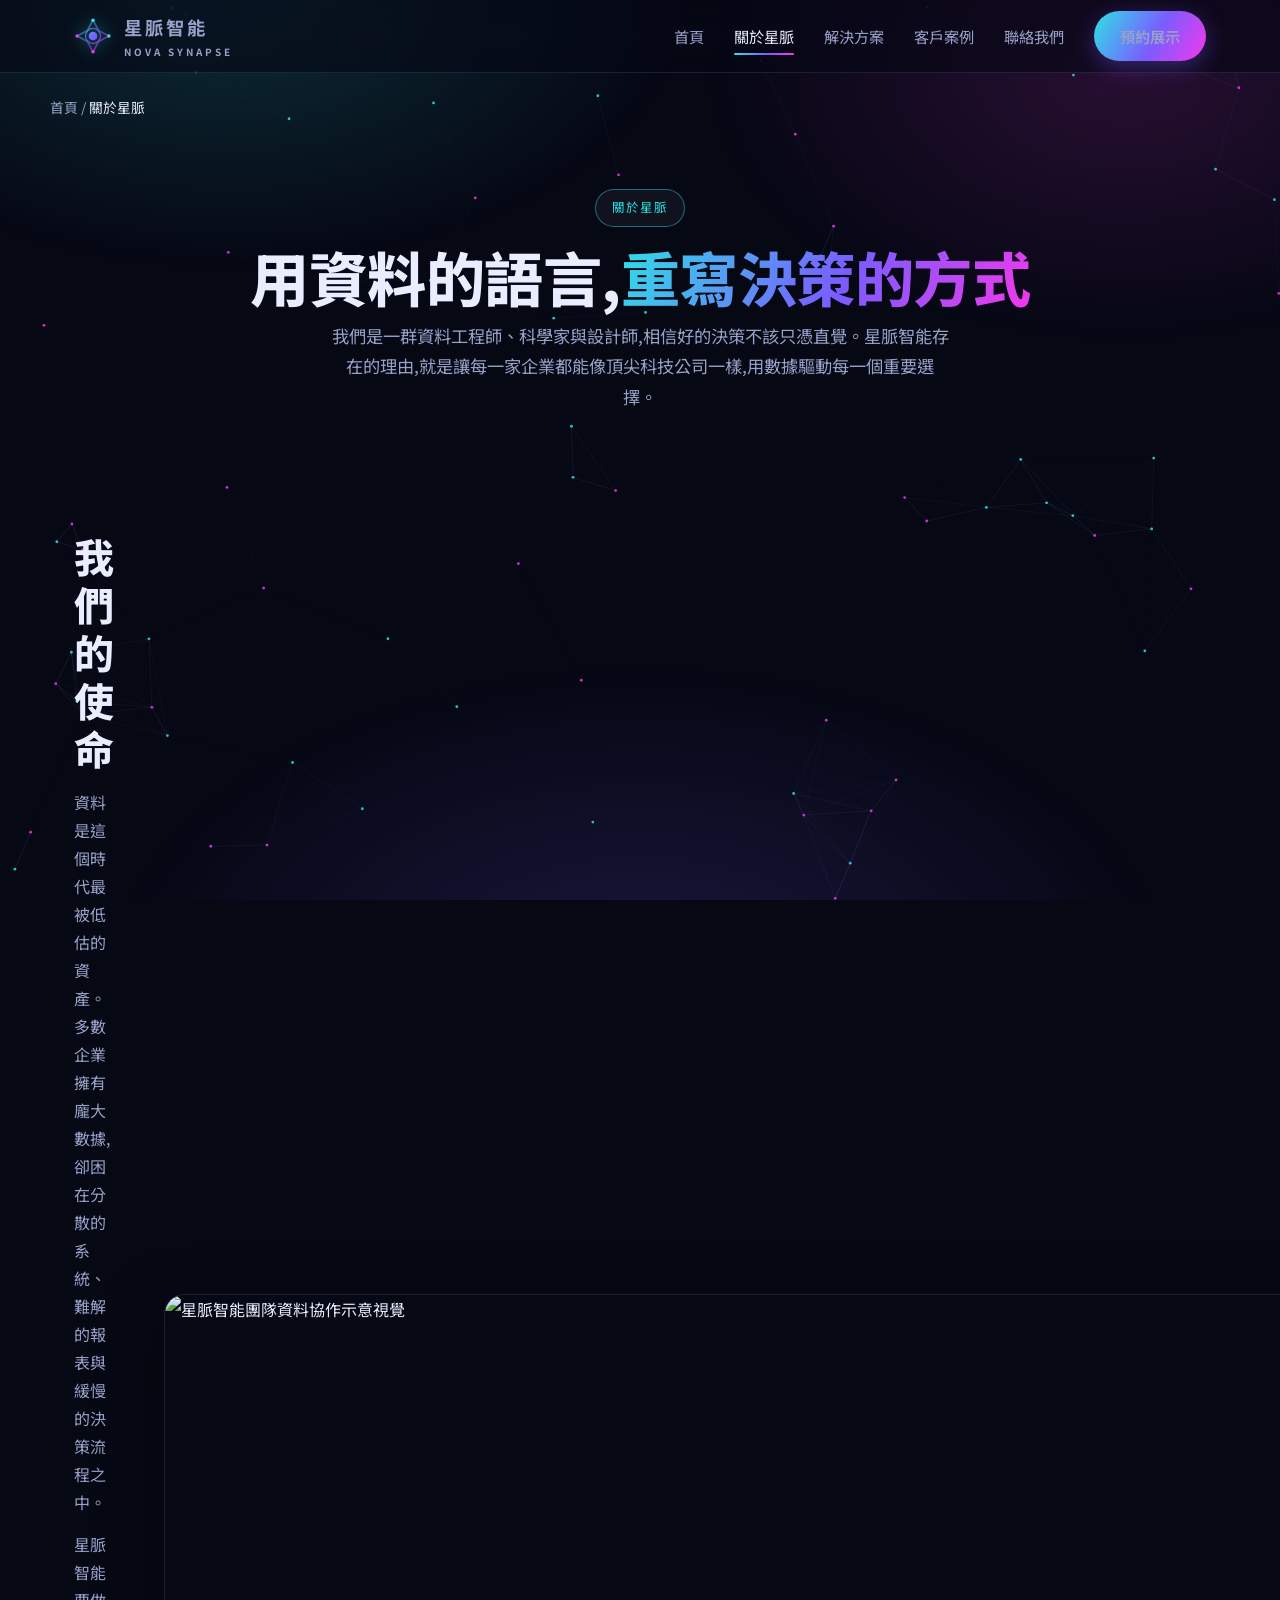
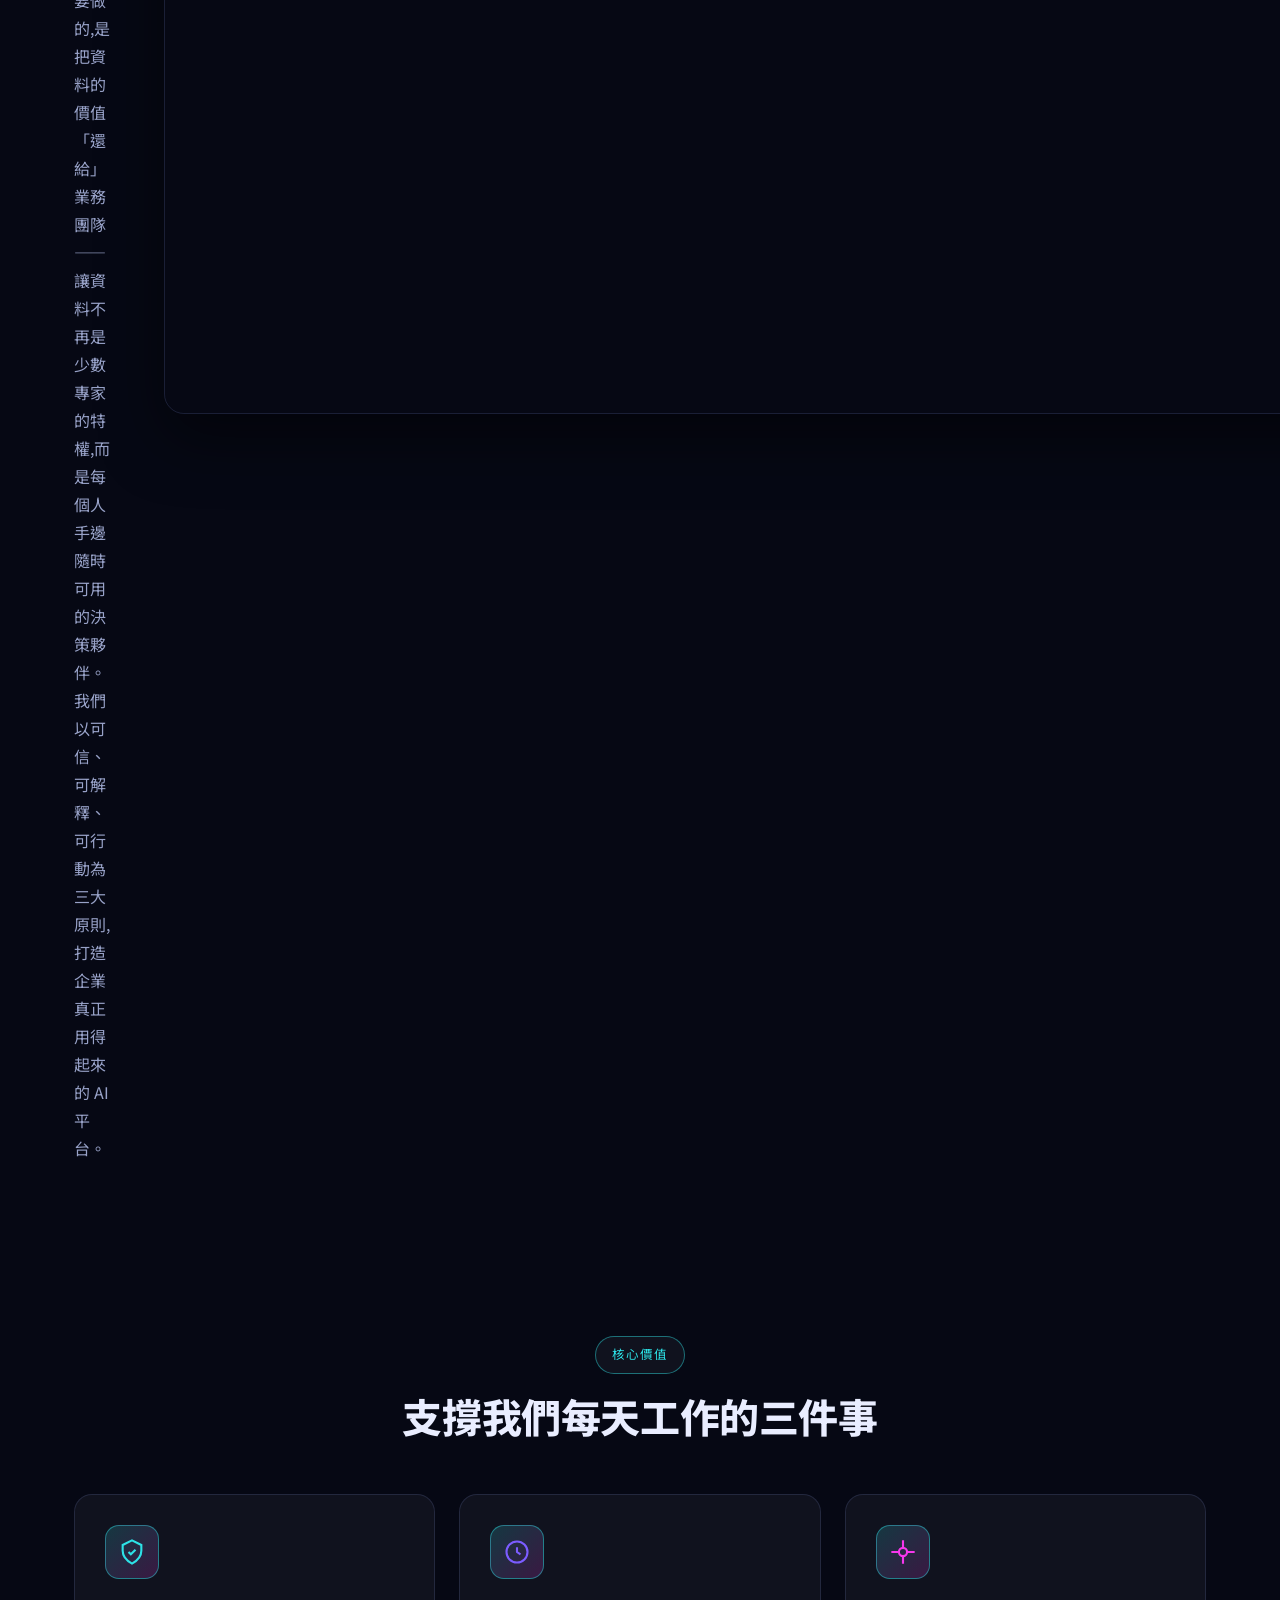
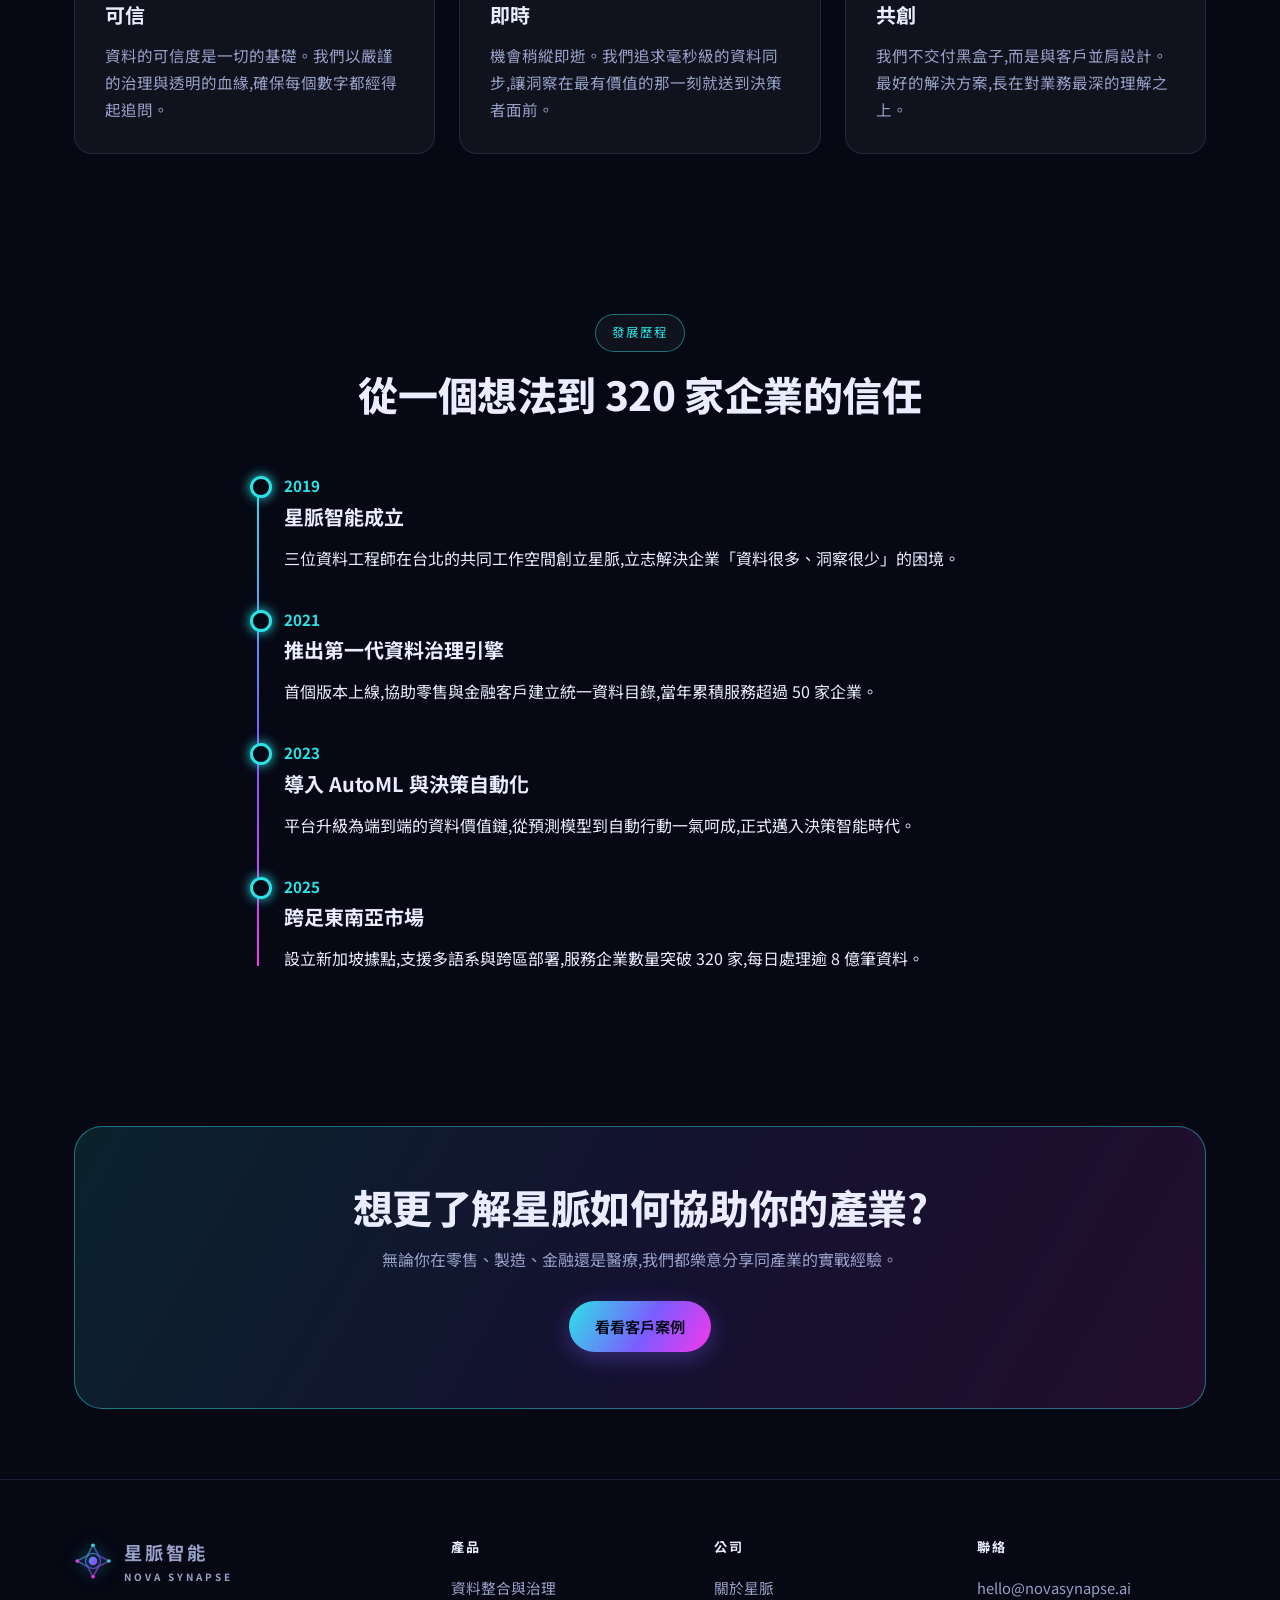
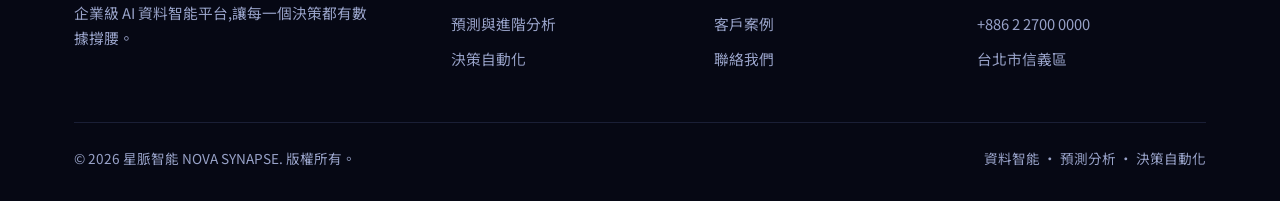
==== about.html @ aee72a31 "Initial commit: 星脈智能 NOVA SYNAPSE 預覽站 (5 頁)" ====
<!DOCTYPE html>
<html lang="zh-Hant">
<head>
<meta charset="UTF-8">
<meta name="viewport" content="width=device-width, initial-scale=1">
<title>關於星脈｜團隊理念與發展歷程 - 星脈智能 NOVA SYNAPSE</title>
<meta name="description" content="認識星脈智能 NOVA SYNAPSE:我們相信每個決策都應該有數據支撐。了解我們的使命、價值主張與從 2019 年至今的發展里程碑。">
<meta name="keywords" content="星脈智能,關於我們,AI 公司,資料智能團隊,企業使命,發展歷程,資料科學團隊">
<link rel="canonical" href="https://izzo24.github.io/nova-synapse/about.html">
<meta property="og:type" content="website">
<meta property="og:locale" content="zh_TW">
<meta property="og:site_name" content="星脈智能 NOVA SYNAPSE">
<meta property="og:title" content="關於星脈｜團隊理念與發展歷程">
<meta property="og:description" content="我們相信每個決策都應該有數據支撐。了解星脈智能的使命、價值主張與發展里程碑。">
<meta property="og:url" content="https://izzo24.github.io/nova-synapse/about.html">
<meta property="og:image" content="https://izzo24.github.io/nova-synapse/images/network.webp">
<meta name="twitter:card" content="summary_large_image">
<meta name="theme-color" content="#060814">
<link rel="icon" href="./logo.svg" type="image/svg+xml">
<link rel="preconnect" href="https://fonts.googleapis.com">
<link rel="preconnect" href="https://fonts.gstatic.com" crossorigin>
<link href="https://fonts.googleapis.com/css2?family=Noto+Sans+TC:wght@400;500;700;800&family=Space+Grotesk:wght@500;700&display=swap" rel="stylesheet">
<link rel="stylesheet" href="./styles.css">
<script type="application/ld+json">
{
  "@context":"https://schema.org",
  "@type":"BreadcrumbList",
  "itemListElement":[
    {"@type":"ListItem","position":1,"name":"首頁","item":"https://izzo24.github.io/nova-synapse/"},
    {"@type":"ListItem","position":2,"name":"關於星脈","item":"https://izzo24.github.io/nova-synapse/about.html"}
  ]
}
</script>
</head>
<body>
<canvas id="bg-canvas"></canvas>

<header class="site">
  <div class="wrap nav">
    <a class="brand" href="./index.html">
      <img class="logo" src="./logo.svg" alt="星脈智能標誌" width="38" height="38">
      <span style="display:flex;flex-direction:column"><b>星脈智能</b><span>NOVA SYNAPSE</span></span>
    </a>
    <button class="nav-toggle" aria-label="開啟選單" aria-controls="menu" aria-expanded="false"><span></span><span></span><span></span></button>
    <ul class="menu" id="menu">
      <li><a href="./index.html">首頁</a></li>
      <li><a href="./about.html" class="active">關於星脈</a></li>
      <li><a href="./solutions.html">解決方案</a></li>
      <li><a href="./cases.html">客戶案例</a></li>
      <li><a href="./contact.html">聯絡我們</a></li>
      <li><a class="btn" href="./contact.html">預約展示</a></li>
    </ul>
  </div>
</header>

<div class="wrap crumb"><a href="./index.html">首頁</a> / <span>關於星脈</span></div>

<main>
<section class="page-head">
  <div class="wrap">
    <span class="eyebrow">關於星脈</span>
    <h1>用資料的語言,<span class="grad-text">重寫決策的方式</span></h1>
    <p>我們是一群資料工程師、科學家與設計師,相信好的決策不該只憑直覺。星脈智能存在的理由,就是讓每一家企業都能像頂尖科技公司一樣,用數據驅動每一個重要選擇。</p>
  </div>
</section>

<section>
  <div class="wrap">
    <div class="split reveal">
      <div class="txt">
        <h2>我們的使命</h2>
        <p>資料是這個時代最被低估的資產。多數企業擁有龐大數據,卻困在分散的系統、難解的報表與緩慢的決策流程之中。</p>
        <p>星脈智能要做的,是把資料的價值「還給」業務團隊——讓資料不再是少數專家的特權,而是每個人手邊隨時可用的決策夥伴。我們以可信、可解釋、可行動為三大原則,打造企業真正用得起來的 AI 平台。</p>
      </div>
      <img src="./images/network.webp" alt="星脈智能團隊資料協作示意視覺" width="1280" height="720" loading="lazy">
    </div>
  </div>
</section>

<section>
  <div class="wrap">
    <div class="sec-head reveal">
      <span class="eyebrow">核心價值</span>
      <h2>支撐我們每天工作的三件事</h2>
    </div>
    <div class="grid c3">
      <div class="card reveal">
        <div class="ic"><svg viewBox="0 0 24 24" fill="none" stroke="#2de2e6" stroke-width="1.8"><path d="M12 2l8 4v5c0 5-3.4 8.5-8 11-4.6-2.5-8-6-8-11V6z"/><path d="M9 12l2 2 4-4"/></svg></div>
        <h3>可信</h3>
        <p>資料的可信度是一切的基礎。我們以嚴謹的治理與透明的血緣,確保每個數字都經得起追問。</p>
      </div>
      <div class="card reveal">
        <div class="ic"><svg viewBox="0 0 24 24" fill="none" stroke="#7b5cff" stroke-width="1.8"><circle cx="12" cy="12" r="9"/><path d="M12 8v4l3 2"/></svg></div>
        <h3>即時</h3>
        <p>機會稍縱即逝。我們追求毫秒級的資料同步,讓洞察在最有價值的那一刻就送到決策者面前。</p>
      </div>
      <div class="card reveal">
        <div class="ic"><svg viewBox="0 0 24 24" fill="none" stroke="#f637ec" stroke-width="1.8"><path d="M12 2v6M12 16v6M2 12h6M16 12h6"/><circle cx="12" cy="12" r="3.5"/></svg></div>
        <h3>共創</h3>
        <p>我們不交付黑盒子,而是與客戶並肩設計。最好的解決方案,長在對業務最深的理解之上。</p>
      </div>
    </div>
  </div>
</section>

<section>
  <div class="wrap">
    <div class="sec-head reveal">
      <span class="eyebrow">發展歷程</span>
      <h2>從一個想法到 320 家企業的信任</h2>
    </div>
    <div class="timeline">
      <div class="tl reveal"><div class="yr">2019</div><h3>星脈智能成立</h3><p>三位資料工程師在台北的共同工作空間創立星脈,立志解決企業「資料很多、洞察很少」的困境。</p></div>
      <div class="tl reveal"><div class="yr">2021</div><h3>推出第一代資料治理引擎</h3><p>首個版本上線,協助零售與金融客戶建立統一資料目錄,當年累積服務超過 50 家企業。</p></div>
      <div class="tl reveal"><div class="yr">2023</div><h3>導入 AutoML 與決策自動化</h3><p>平台升級為端到端的資料價值鏈,從預測模型到自動行動一氣呵成,正式邁入決策智能時代。</p></div>
      <div class="tl reveal"><div class="yr">2025</div><h3>跨足東南亞市場</h3><p>設立新加坡據點,支援多語系與跨區部署,服務企業數量突破 320 家,每日處理逾 8 億筆資料。</p></div>
    </div>
  </div>
</section>
</main>

<div class="cta">
  <div class="cta-inner reveal">
    <h2>想更了解星脈如何協助你的產業?</h2>
    <p>無論你在零售、製造、金融還是醫療,我們都樂意分享同產業的實戰經驗。</p>
    <a class="btn" href="./cases.html">看看客戶案例</a>
  </div>
</div>

<footer class="site">
  <div class="wrap">
    <div class="f-grid">
      <div>
        <a class="brand" href="./index.html">
          <img class="logo" src="./logo.svg" alt="星脈智能標誌" width="38" height="38">
          <span style="display:flex;flex-direction:column"><b>星脈智能</b><span>NOVA SYNAPSE</span></span>
        </a>
        <p class="f-desc">企業級 AI 資料智能平台,讓每一個決策都有數據撐腰。</p>
      </div>
      <div class="f-col"><h4>產品</h4>
        <a href="./solutions.html">資料整合與治理</a>
        <a href="./solutions.html">預測與進階分析</a>
        <a href="./solutions.html">決策自動化</a>
      </div>
      <div class="f-col"><h4>公司</h4>
        <a href="./about.html">關於星脈</a>
        <a href="./cases.html">客戶案例</a>
        <a href="./contact.html">聯絡我們</a>
      </div>
      <div class="f-col"><h4>聯絡</h4>
        <a href="mailto:hello@novasynapse.ai">hello@novasynapse.ai</a>
        <a href="tel:+886227000000">+886 2 2700 0000</a>
        <a href="./contact.html">台北市信義區</a>
      </div>
    </div>
    <div class="f-bot">
      <span>© 2026 星脈智能 NOVA SYNAPSE. 版權所有。</span>
      <span>資料智能 · 預測分析 · 決策自動化</span>
    </div>
  </div>
</footer>
<script src="./main.js"></script>
</body>
</html>
---- styles.css ----
/* ===== 星脈智能 NOVA SYNAPSE — 未來感 × 霓虹 ===== */
:root{
  --bg:#060814;
  --bg-2:#0a0e22;
  --surface:rgba(255,255,255,.045);
  --surface-2:rgba(255,255,255,.07);
  --border:rgba(124,140,210,.18);
  --border-glow:rgba(45,226,230,.45);
  --cyan:#2de2e6;
  --violet:#7b5cff;
  --magenta:#f637ec;
  --text:#e9edff;
  --muted:#98a2c8;
  --grad:linear-gradient(120deg,var(--cyan),var(--violet) 55%,var(--magenta));
  --maxw:1180px;
  --r:18px;
}
*{box-sizing:border-box;margin:0;padding:0}
html{scroll-behavior:smooth}
body{
  font-family:"Noto Sans TC","Space Grotesk",system-ui,-apple-system,"PingFang TC","Microsoft JhengHei",sans-serif;
  background:var(--bg);
  color:var(--text);
  line-height:1.75;
  overflow-x:hidden;
  -webkit-font-smoothing:antialiased;
}
#bg-canvas{position:fixed;inset:0;z-index:-2;width:100%;height:100%}
body::before{
  content:"";position:fixed;inset:0;z-index:-1;pointer-events:none;
  background:
    radial-gradient(60% 50% at 18% 0%,rgba(45,226,230,.16),transparent 60%),
    radial-gradient(55% 50% at 88% 8%,rgba(246,55,236,.14),transparent 60%),
    radial-gradient(70% 60% at 50% 110%,rgba(123,92,255,.18),transparent 60%);
}
a{color:inherit;text-decoration:none;transition:.25s}
img{max-width:100%;display:block}
.wrap{max-width:var(--maxw);margin:0 auto;padding:0 24px}
.grad-text{background:var(--grad);-webkit-background-clip:text;background-clip:text;-webkit-text-fill-color:transparent;color:transparent}

/* ===== Nav ===== */
header.site{position:sticky;top:0;z-index:50;backdrop-filter:blur(14px);
  background:rgba(6,8,20,.6);border-bottom:1px solid var(--border)}
.nav{display:flex;align-items:center;justify-content:space-between;height:72px}
.brand{display:flex;align-items:center;gap:12px;font-weight:700;letter-spacing:.5px}
.brand .logo{width:38px;height:38px;filter:drop-shadow(0 0 8px rgba(45,226,230,.55))}
.brand b{font-size:1.15rem}
.brand span{font-size:.62rem;letter-spacing:3px;color:var(--muted);display:block;text-transform:uppercase}
.menu{display:flex;gap:30px;align-items:center;list-style:none}
.menu a{color:var(--muted);font-size:.95rem;position:relative}
.menu a:hover,.menu a.active{color:var(--text)}
.menu a.active::after,.menu a:hover::after{content:"";position:absolute;left:0;bottom:-8px;width:100%;height:2px;background:var(--grad);border-radius:2px}
.btn{display:inline-block;padding:12px 26px;border-radius:999px;font-weight:600;font-size:.95rem;
  background:var(--grad);color:#04060f;box-shadow:0 6px 22px rgba(123,92,255,.35);border:none;cursor:pointer}
.btn:hover{transform:translateY(-2px);box-shadow:0 10px 30px rgba(45,226,230,.45)}
.btn.ghost{background:transparent;color:var(--text);border:1px solid var(--border-glow);box-shadow:none}
.btn.ghost:hover{background:var(--surface);box-shadow:0 0 18px rgba(45,226,230,.25)}
.nav-toggle{display:none;background:none;border:1px solid var(--border);border-radius:10px;width:44px;height:44px;cursor:pointer}
.nav-toggle span{display:block;width:20px;height:2px;background:var(--text);margin:4px auto;transition:.3s}

/* ===== Hero ===== */
.hero{position:relative;padding:96px 0 80px;overflow:hidden}
.hero-grid{display:grid;grid-template-columns:1.1fr .9fr;gap:50px;align-items:center}
.eyebrow{display:inline-flex;align-items:center;gap:8px;font-size:.78rem;letter-spacing:2px;text-transform:uppercase;
  color:var(--cyan);border:1px solid var(--border-glow);padding:7px 16px;border-radius:999px;background:var(--surface)}
.eyebrow .dot{width:7px;height:7px;border-radius:50%;background:var(--cyan);box-shadow:0 0 10px var(--cyan)}
h1{font-size:clamp(2.3rem,5vw,3.7rem);line-height:1.12;font-weight:800;letter-spacing:-.5px;margin:22px 0 18px}
.hero p.lead{font-size:1.15rem;color:var(--muted);max-width:560px;margin-bottom:32px}
.hero-actions{display:flex;gap:16px;flex-wrap:wrap}
.hero-visual{position:relative;border-radius:24px;overflow:hidden;border:1px solid var(--border);
  box-shadow:0 30px 80px rgba(0,0,0,.55),0 0 0 1px rgba(45,226,230,.08)}
.hero-visual img{width:100%;aspect-ratio:16/9;object-fit:cover}
.hero-visual::after{content:"";position:absolute;inset:0;background:linear-gradient(180deg,transparent 50%,rgba(6,8,20,.5))}

/* ===== Sections ===== */
section{padding:80px 0}
.sec-head{max-width:680px;margin:0 auto 54px;text-align:center}
.sec-head .eyebrow{margin-bottom:18px}
h2{font-size:clamp(1.7rem,3.4vw,2.5rem);font-weight:800;letter-spacing:-.4px;line-height:1.2}
.sec-head p{color:var(--muted);margin-top:14px;font-size:1.05rem}
h3{font-size:1.25rem;font-weight:700;margin-bottom:10px}

/* ===== Stats ===== */
.stats{display:grid;grid-template-columns:repeat(4,1fr);gap:22px;margin-top:56px}
.stat{background:var(--surface);border:1px solid var(--border);border-radius:var(--r);padding:26px;text-align:center}
.stat .num{font-size:2.3rem;font-weight:800;background:var(--grad);-webkit-background-clip:text;background-clip:text;-webkit-text-fill-color:transparent}
.stat .label{color:var(--muted);font-size:.9rem;margin-top:4px}

/* ===== Cards grid ===== */
.grid{display:grid;gap:24px}
.grid.c3{grid-template-columns:repeat(3,1fr)}
.grid.c2{grid-template-columns:repeat(2,1fr)}
.card{background:var(--surface);border:1px solid var(--border);border-radius:var(--r);padding:30px;transition:.3s;position:relative;overflow:hidden}
.card:hover{transform:translateY(-5px);border-color:var(--border-glow);background:var(--surface-2);box-shadow:0 18px 50px rgba(0,0,0,.5)}
.card .ic{width:54px;height:54px;border-radius:14px;display:grid;place-items:center;margin-bottom:18px;
  background:linear-gradient(135deg,rgba(45,226,230,.18),rgba(246,55,236,.18));border:1px solid var(--border-glow)}
.card .ic svg{width:28px;height:28px}
.card p{color:var(--muted);font-size:.97rem}
.card ul{list-style:none;margin-top:14px}
.card ul li{color:var(--muted);font-size:.92rem;padding-left:22px;position:relative;margin-bottom:7px}
.card ul li::before{content:"";position:absolute;left:0;top:9px;width:9px;height:9px;border-radius:50%;background:var(--grad)}

/* ===== Feature split ===== */
.split{display:grid;grid-template-columns:1fr 1fr;gap:50px;align-items:center}
.split img{border-radius:20px;border:1px solid var(--border);box-shadow:0 24px 60px rgba(0,0,0,.5);aspect-ratio:16/9;object-fit:cover;width:100%}
.split.rev .txt{order:2}
.split .txt h2{margin-bottom:16px}
.split .txt p{color:var(--muted);margin-bottom:14px}
.tick{list-style:none;margin-top:18px}
.tick li{padding-left:30px;position:relative;margin-bottom:12px;color:var(--text)}
.tick li::before{content:"";position:absolute;left:0;top:6px;width:18px;height:18px;border-radius:6px;
  background:var(--grad);box-shadow:0 0 12px rgba(45,226,230,.5)}
.tick li::after{content:"";position:absolute;left:6px;top:9px;width:5px;height:9px;border:2px solid #04060f;border-top:0;border-left:0;transform:rotate(45deg)}

/* ===== CTA band ===== */
.cta{margin:40px auto 0;max-width:var(--maxw);padding:0 24px}
.cta-inner{background:linear-gradient(120deg,rgba(45,226,230,.12),rgba(123,92,255,.12),rgba(246,55,236,.12));
  border:1px solid var(--border-glow);border-radius:28px;padding:56px 40px;text-align:center}
.cta-inner h2{margin-bottom:14px}
.cta-inner p{color:var(--muted);max-width:560px;margin:0 auto 28px}

/* ===== Timeline ===== */
.timeline{max-width:780px;margin:0 auto;position:relative;padding-left:34px}
.timeline::before{content:"";position:absolute;left:7px;top:6px;bottom:6px;width:2px;background:var(--grad)}
.tl{position:relative;margin-bottom:34px}
.tl::before{content:"";position:absolute;left:-34px;top:4px;width:16px;height:16px;border-radius:50%;
  background:var(--bg);border:3px solid var(--cyan);box-shadow:0 0 12px var(--cyan)}
.tl .yr{color:var(--cyan);font-weight:700;font-size:.95rem}

/* ===== Cases ===== */
.case{display:grid;grid-template-columns:.9fr 1.1fr;gap:0;background:var(--surface);border:1px solid var(--border);
  border-radius:var(--r);overflow:hidden;margin-bottom:28px}
.case img{height:100%;min-height:240px;object-fit:cover;width:100%}
.case .body{padding:34px}
.case .tag{display:inline-block;font-size:.74rem;letter-spacing:1px;text-transform:uppercase;color:var(--cyan);
  border:1px solid var(--border-glow);padding:4px 12px;border-radius:999px;margin-bottom:14px}
.case .body p{color:var(--muted);margin:10px 0}
.metrics{display:flex;gap:28px;margin-top:18px;flex-wrap:wrap}
.metrics div b{display:block;font-size:1.7rem;background:var(--grad);-webkit-background-clip:text;background-clip:text;-webkit-text-fill-color:transparent}
.metrics div span{color:var(--muted);font-size:.82rem}

/* ===== Form ===== */
.contact-grid{display:grid;grid-template-columns:1fr 1fr;gap:50px}
.field{margin-bottom:20px}
.field label{display:block;font-size:.9rem;margin-bottom:8px;color:var(--muted)}
.field input,.field textarea,.field select{width:100%;padding:14px 16px;background:var(--surface);
  border:1px solid var(--border);border-radius:12px;color:var(--text);font-family:inherit;font-size:.97rem}
.field input:focus,.field textarea:focus,.field select:focus{outline:none;border-color:var(--border-glow);box-shadow:0 0 0 3px rgba(45,226,230,.12)}
.field textarea{min-height:130px;resize:vertical}
.info-row{display:flex;gap:14px;align-items:flex-start;margin-bottom:26px}
.info-row .ic{width:46px;height:46px;flex:0 0 46px;border-radius:12px;display:grid;place-items:center;
  background:var(--surface);border:1px solid var(--border-glow)}
.info-row .ic svg{width:22px;height:22px}
.info-row b{display:block}
.info-row span{color:var(--muted);font-size:.92rem}

/* ===== Breadcrumb ===== */
.crumb{padding:22px 0 0;font-size:.86rem;color:var(--muted)}
.crumb a:hover{color:var(--cyan)}
.crumb span{color:var(--text)}

/* ===== Page header ===== */
.page-head{padding:70px 0 40px;text-align:center}
.page-head h1{margin:16px 0 12px}
.page-head p{color:var(--muted);max-width:620px;margin:0 auto;font-size:1.08rem}

/* ===== Footer ===== */
footer.site{border-top:1px solid var(--border);margin-top:70px;padding:56px 0 30px;background:rgba(6,8,20,.5)}
.f-grid{display:grid;grid-template-columns:1.5fr 1fr 1fr 1fr;gap:34px}
footer .brand{margin-bottom:14px}
footer p.f-desc{color:var(--muted);font-size:.92rem;max-width:300px}
.f-col h4{font-size:.82rem;letter-spacing:2px;text-transform:uppercase;color:var(--text);margin-bottom:16px}
.f-col a{display:block;color:var(--muted);font-size:.92rem;margin-bottom:10px}
.f-col a:hover{color:var(--cyan)}
.f-bot{border-top:1px solid var(--border);margin-top:40px;padding-top:24px;display:flex;justify-content:space-between;
  flex-wrap:wrap;gap:12px;color:var(--muted);font-size:.85rem}
.reveal{opacity:0;transform:translateY(26px);transition:.7s cubic-bezier(.2,.7,.2,1)}
.reveal.in{opacity:1;transform:none}

/* ===== Responsive ===== */
@media(max-width:900px){
  .hero-grid,.split,.contact-grid,.case{grid-template-columns:1fr}
  .split.rev .txt{order:0}
  .stats{grid-template-columns:repeat(2,1fr)}
  .grid.c3,.grid.c2{grid-template-columns:1fr}
  .f-grid{grid-template-columns:1fr 1fr}
  .case img{min-height:200px}
  .menu{position:fixed;inset:72px 0 auto 0;flex-direction:column;background:rgba(8,10,26,.97);
    backdrop-filter:blur(16px);padding:24px;gap:18px;border-bottom:1px solid var(--border);
    transform:translateY(-120%);transition:.35s;height:auto}
  .menu.open{transform:translateY(0)}
  .menu a{font-size:1.05rem}
  .nav-toggle{display:block}
}
@media(max-width:560px){
  .stats{grid-template-columns:1fr}
  .f-grid{grid-template-columns:1fr}
  section{padding:56px 0}
}
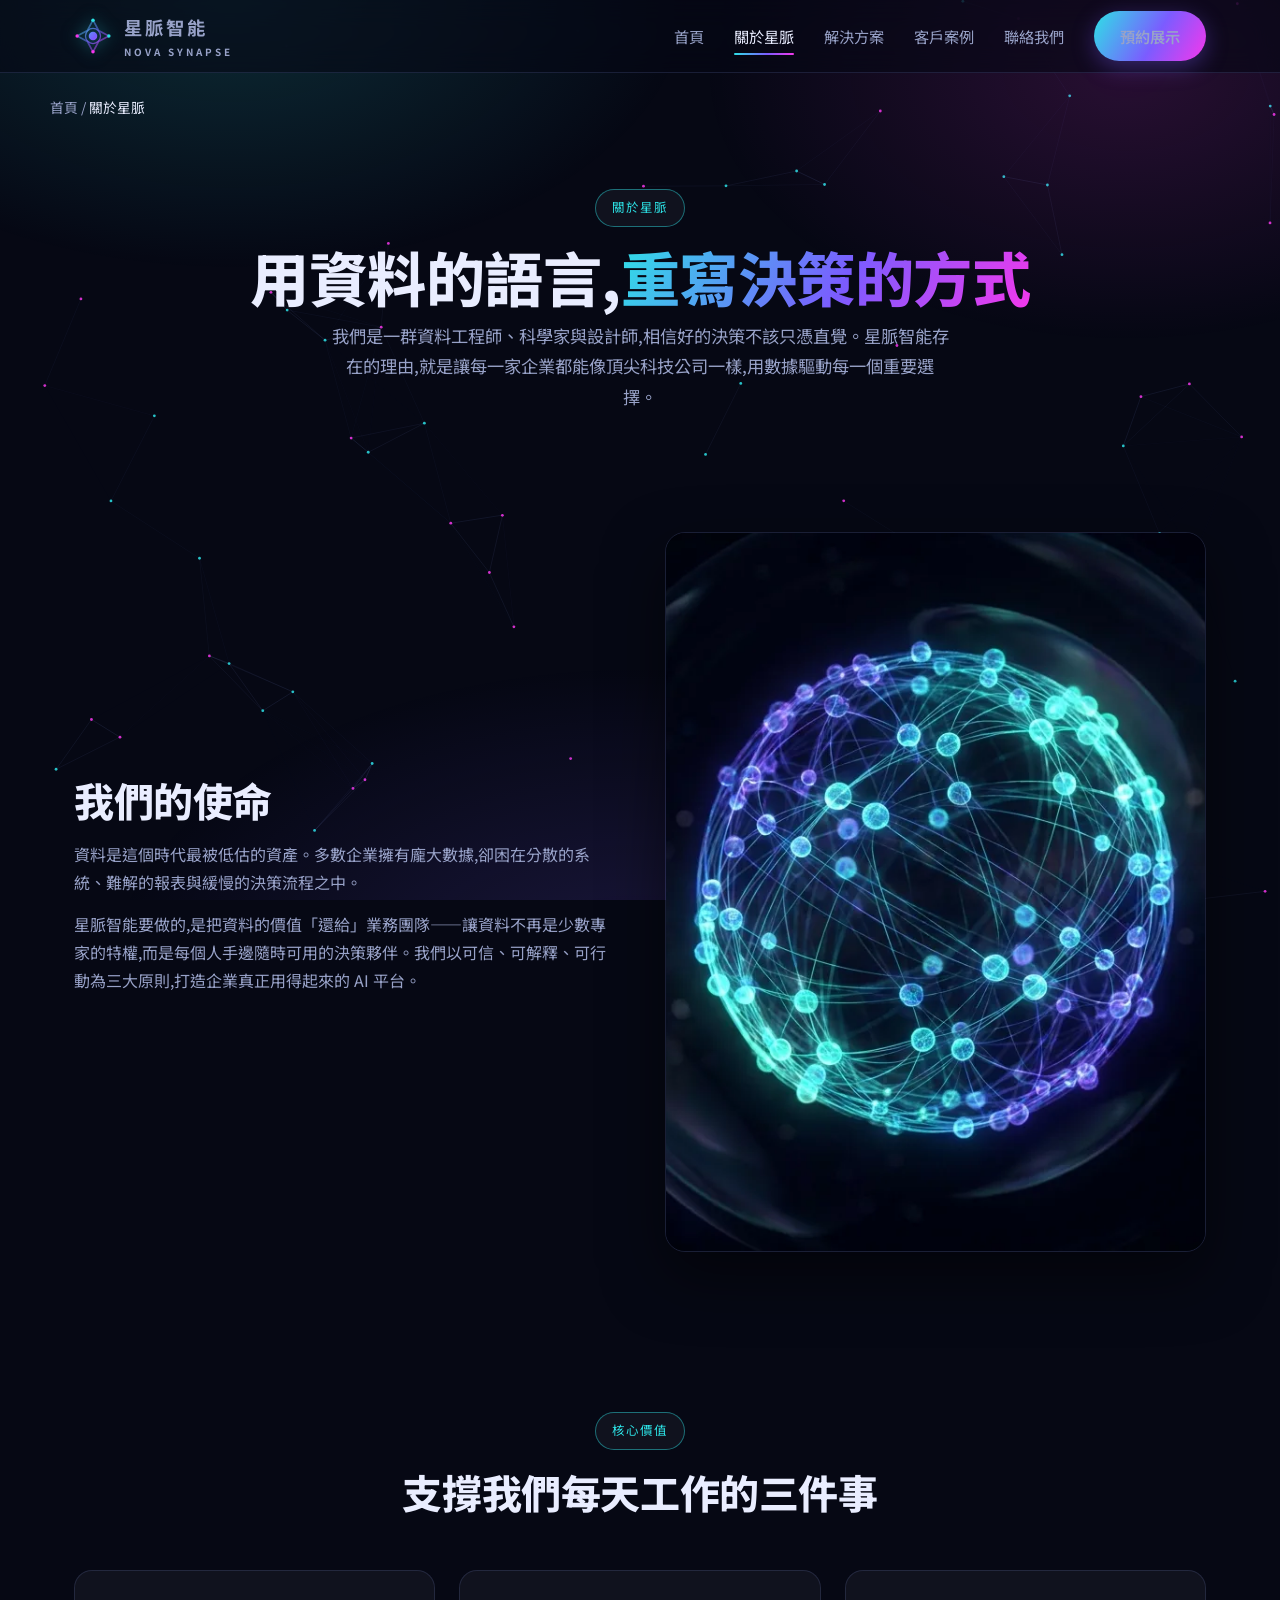
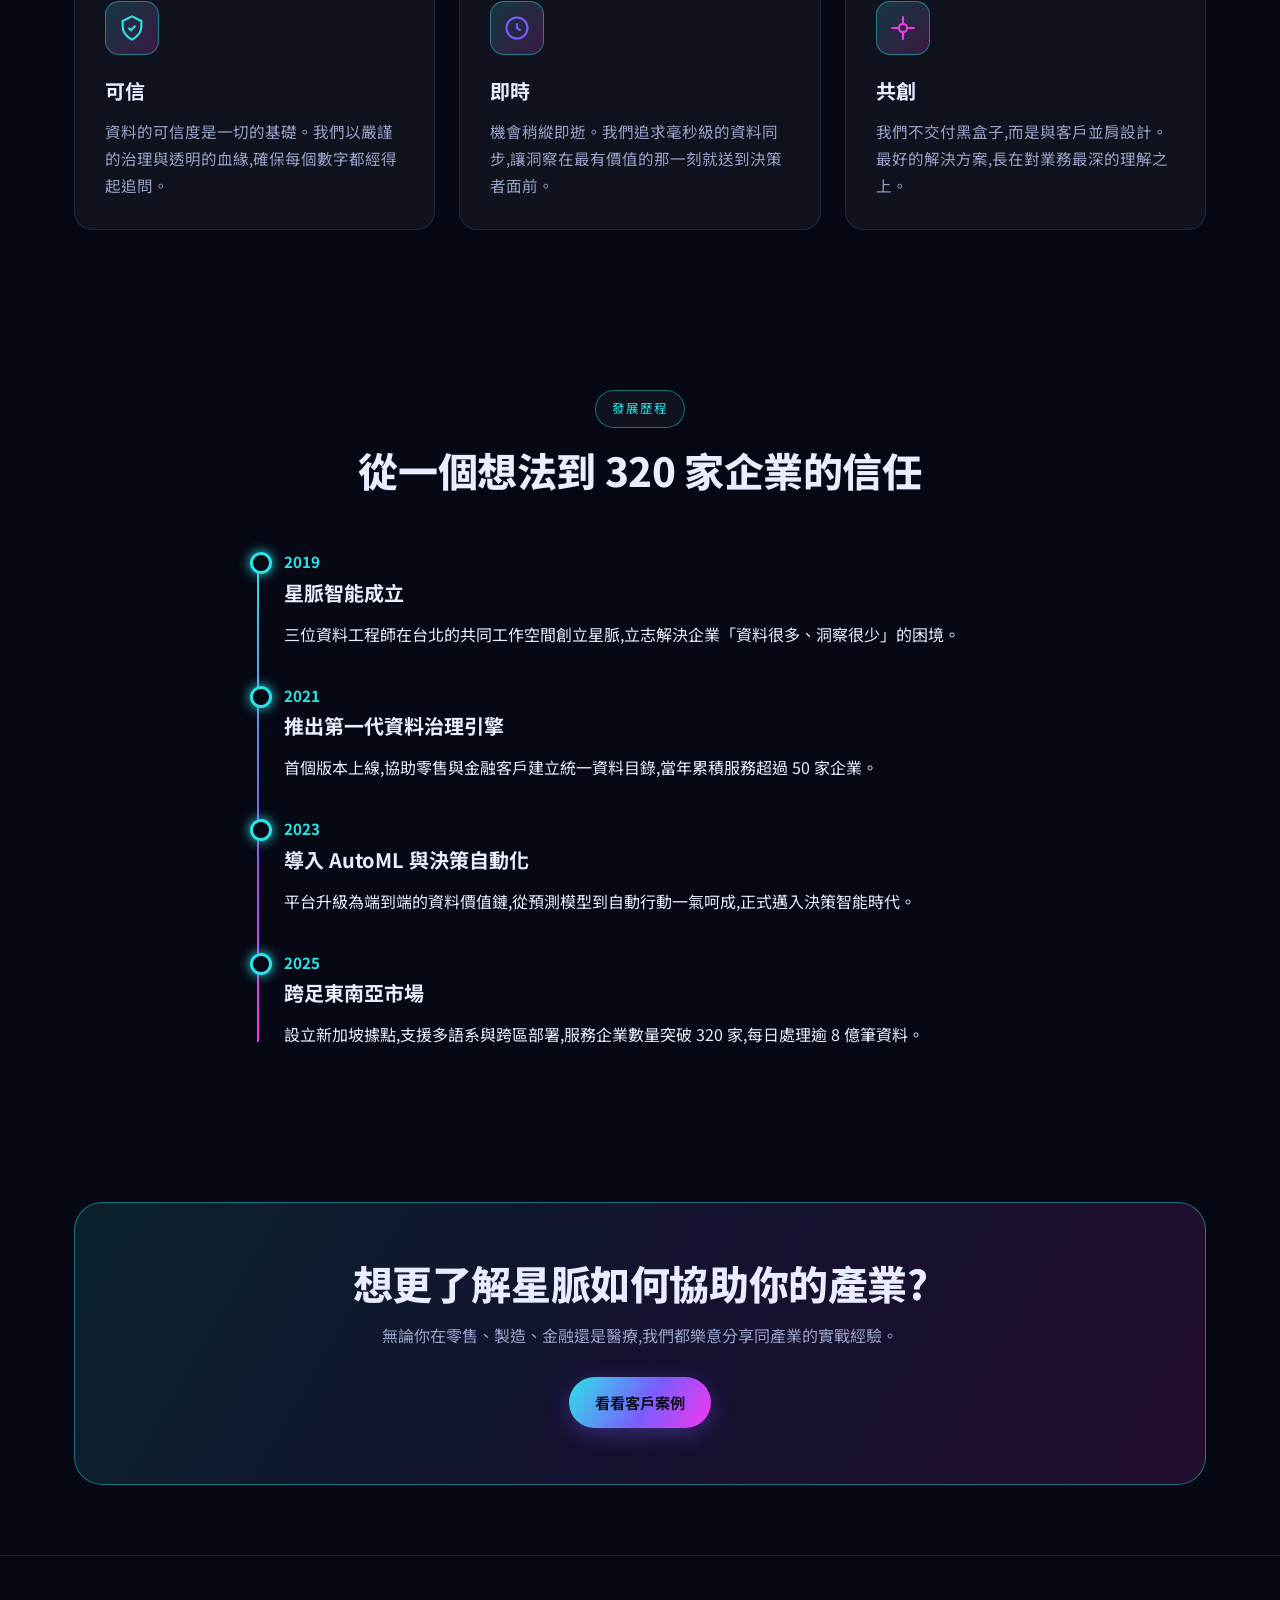
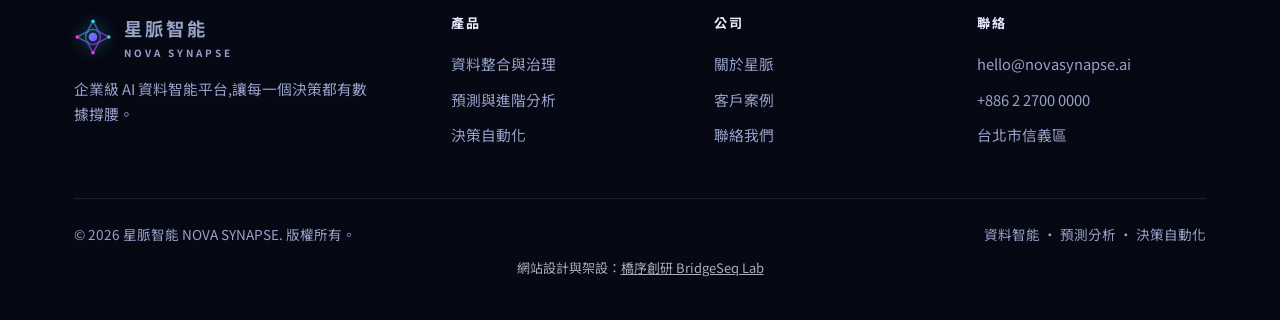
==== commit 0a518802: "footer:加入橋序創研製作宣告與連結" ====
--- a/about.html
+++ b/about.html
@@ -158,6 +158,7 @@
       <span>資料智能 · 預測分析 · 決策自動化</span>
     </div>
   </div>
+  <div class="bsl-credit" style="text-align:center;padding:10px 16px;font-size:13px;opacity:0.72;">網站設計與架設：<a href="https://bridgeseqlab.com" target="_blank" rel="noopener" style="color:inherit;text-decoration:underline;">橋序創研 BridgeSeq Lab</a></div>
 </footer>
 <script src="./main.js"></script>
 </body>
